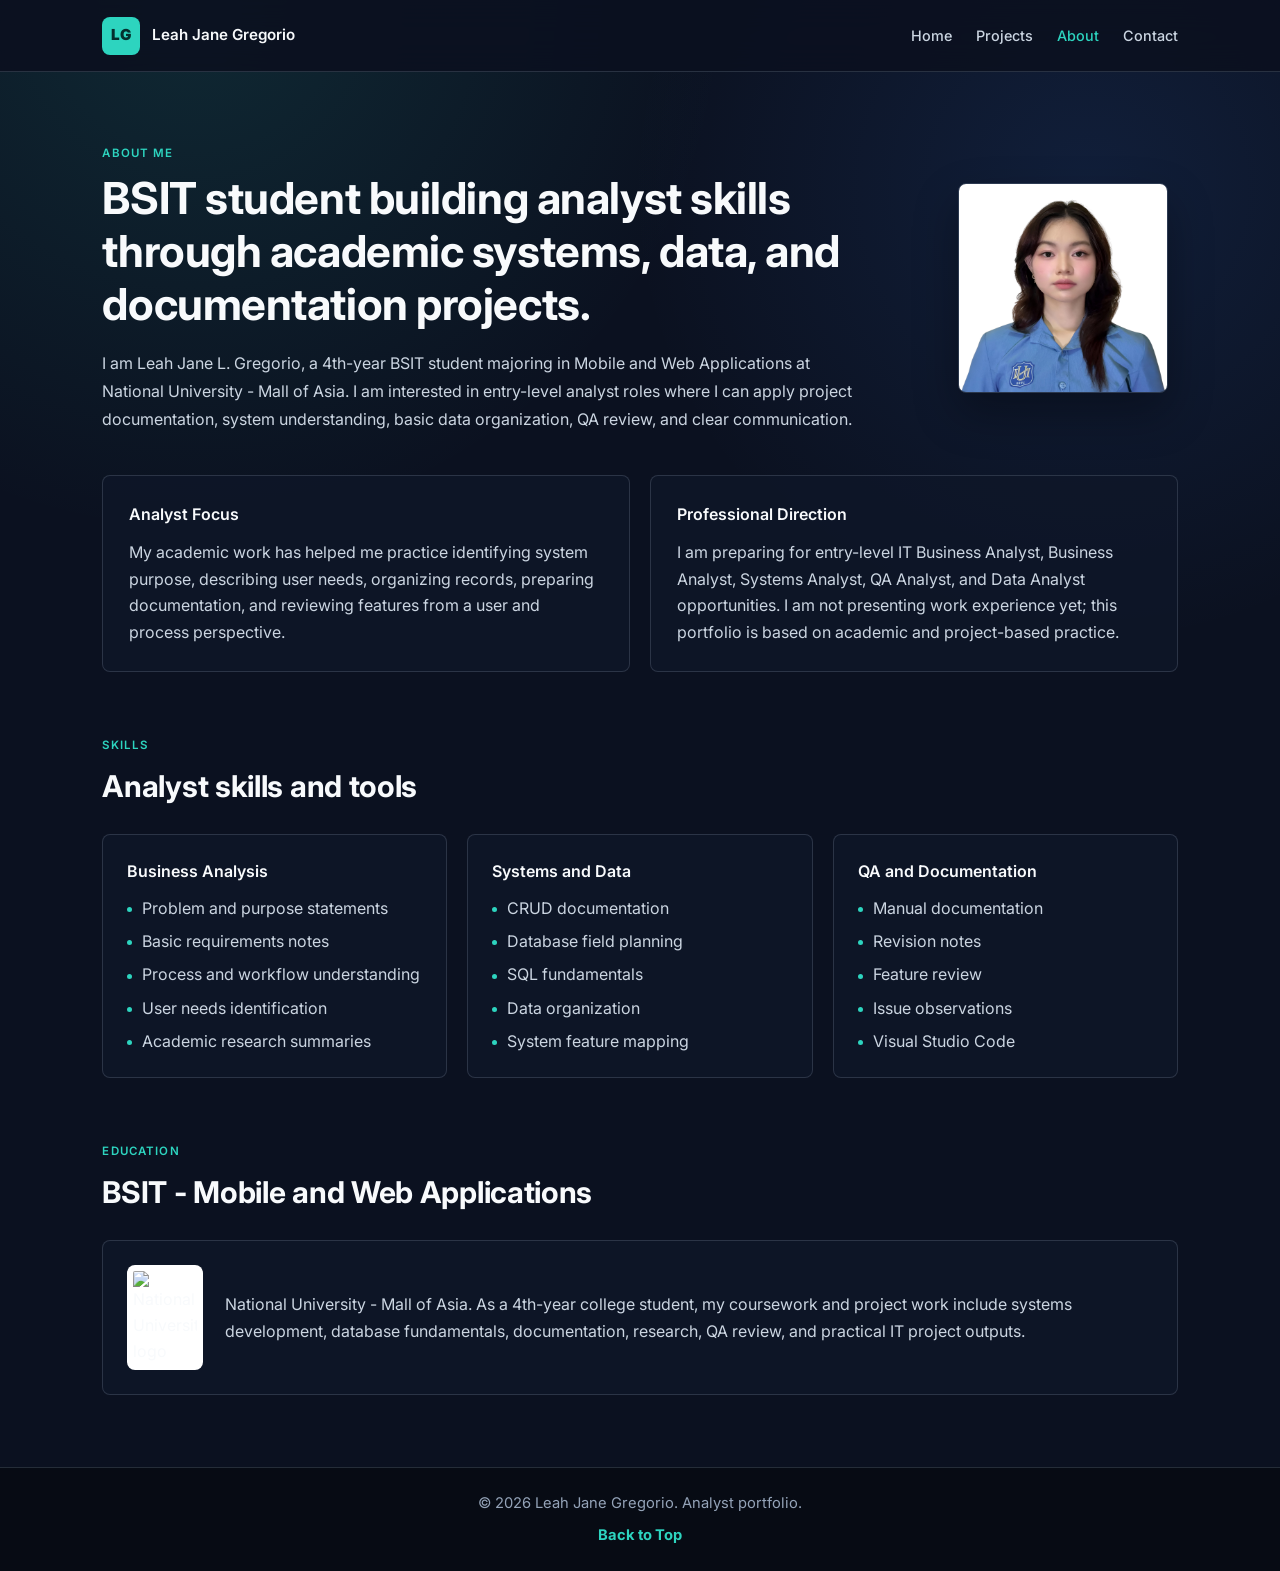
==== about.html @ 7ce094e6 "Refocus portfolio for analyst roles" ====
<!DOCTYPE html>
<html lang="en">
<head>
  <meta charset="UTF-8" />
  <meta name="viewport" content="width=device-width, initial-scale=1.0" />
  <meta name="description" content="About Leah Jane Gregorio: aspiring IT Business Analyst and BSIT student focused on systems, data, QA, and documentation." />
  <link rel="icon" href="photos/favicon.ico" type="image/x-icon" />
  <title>About | Leah Jane Gregorio</title>
  <link rel="stylesheet" href="css/global.css" />
  <link rel="stylesheet" href="css/about.css" />
  <link rel="stylesheet" href="https://cdnjs.cloudflare.com/ajax/libs/font-awesome/6.5.0/css/all.min.css" />
</head>
<body id="top">
  <header class="navbar">
    <a class="logo" href="index.html" aria-label="Leah Jane Gregorio home">
      <span class="logo-mark">LG</span>
      <span>Leah Jane Gregorio</span>
    </a>
    <nav>
      <button class="menu-toggle" id="menu-toggle" aria-label="Toggle navigation" aria-expanded="false">Menu</button>
      <ul class="nav-links" id="nav-links">
        <li><a href="index.html">Home</a></li>
        <li><a href="projects.html">Projects</a></li>
        <li><a href="about.html" class="active">About</a></li>
        <li><a href="contacts.html">Contact</a></li>
      </ul>
    </nav>
  </header>

  <main class="about-page">
    <section class="about-hero">
      <div>
        <p class="eyebrow">About me</p>
        <h1>BSIT student building analyst skills through academic systems, data, and documentation projects.</h1>
        <p>
          I am Leah Jane L. Gregorio, a 4th-year BSIT student majoring in Mobile and Web Applications at National University - Mall of Asia.
          I am interested in entry-level analyst roles where I can apply project documentation, system understanding,
          basic data organization, QA review, and clear communication.
        </p>
      </div>
      <img src="photos/gregorio-id.png" alt="Leah Jane Gregorio profile photo" />
    </section>

    <section class="about-grid">
      <article class="about-card">
        <h2>Analyst Focus</h2>
        <p>
          My academic work has helped me practice identifying system purpose, describing user needs,
          organizing records, preparing documentation, and reviewing features from a user and process perspective.
        </p>
      </article>
      <article class="about-card">
        <h2>Professional Direction</h2>
        <p>
          I am preparing for entry-level IT Business Analyst, Business Analyst, Systems Analyst,
          QA Analyst, and Data Analyst opportunities. I am not presenting work experience yet;
          this portfolio is based on academic and project-based practice.
        </p>
      </article>
    </section>

    <section class="skills-section">
      <div class="section-heading">
        <p class="eyebrow">Skills</p>
        <h2>Analyst skills and tools</h2>
      </div>
      <div class="skills-columns">
        <div>
          <h3>Business Analysis</h3>
          <ul>
            <li>Problem and purpose statements</li>
            <li>Basic requirements notes</li>
            <li>Process and workflow understanding</li>
            <li>User needs identification</li>
            <li>Academic research summaries</li>
          </ul>
        </div>
        <div>
          <h3>Systems and Data</h3>
          <ul>
            <li>CRUD documentation</li>
            <li>Database field planning</li>
            <li>SQL fundamentals</li>
            <li>Data organization</li>
            <li>System feature mapping</li>
          </ul>
        </div>
        <div>
          <h3>QA and Documentation</h3>
          <ul>
            <li>Manual documentation</li>
            <li>Revision notes</li>
            <li>Feature review</li>
            <li>Issue observations</li>
            <li>Visual Studio Code</li>
          </ul>
        </div>
      </div>
    </section>

    <section class="education-section">
      <div class="section-heading">
        <p class="eyebrow">Education</p>
        <h2>BSIT - Mobile and Web Applications</h2>
      </div>
      <div class="education-card">
        <img src="photos/nu_logo.png" alt="National University logo" />
        <p>
          National University - Mall of Asia. As a 4th-year college student, my coursework and project work include
          systems development, database fundamentals, documentation, research, QA review, and practical IT project outputs.
        </p>
      </div>
    </section>
  </main>

  <footer class="footer">
    <p>&copy; 2026 Leah Jane Gregorio. Analyst portfolio.</p>
    <p><a href="#top" class="back-to-top">Back to Top</a></p>
  </footer>

  <script src="js/script.js"></script>
</body>
</html>
---- css/global.css ----
@import url('https://fonts.googleapis.com/css2?family=Inter:wght@400;500;600;700&display=swap');

* {
  margin: 0;
  padding: 0;
  box-sizing: border-box;
}

:root {
  --bg: #0b1120;
  --panel: #111827;
  --panel-soft: #172033;
  --text: #f8fafc;
  --muted: #cbd5e1;
  --subtle: #94a3b8;
  --line: rgba(148, 163, 184, 0.22);
  --accent: #2dd4bf;
  --accent-strong: #0f766e;
  --blue: #3b82f6;
  --white: #ffffff;
  --ink: #0f172a;
}

html {
  scroll-behavior: smooth;
}

body {
  min-height: 100vh;
  overflow-x: hidden;
  background:
    radial-gradient(circle at 15% 0%, rgba(45, 212, 191, 0.12), transparent 28%),
    radial-gradient(circle at 85% 12%, rgba(59, 130, 246, 0.12), transparent 26%),
    var(--bg);
  color: var(--text);
  font-family: 'Inter', "Segoe UI", Arial, sans-serif;
  font-size: 16px;
  line-height: 1.6;
}

img {
  max-width: 100%;
  display: block;
}

a {
  color: inherit;
}

.navbar {
  position: sticky;
  top: 0;
  z-index: 1000;
  display: flex;
  align-items: center;
  justify-content: space-between;
  gap: 24px;
  min-height: 72px;
  padding: 14px 8%;
  border-bottom: 1px solid var(--line);
  background: rgba(11, 17, 32, 0.92);
  backdrop-filter: blur(16px);
}

.logo {
  display: inline-flex;
  align-items: center;
  gap: 12px;
  color: var(--text);
  text-decoration: none;
  font-weight: 600;
  letter-spacing: 0;
  font-size: 0.95rem;
}

.logo-mark {
  display: inline-grid;
  place-items: center;
  width: 38px;
  height: 38px;
  border-radius: 8px;
  background: var(--accent);
  color: #042f2e;
  font-weight: 900;
}

.nav-links {
  display: flex;
  align-items: center;
  gap: 24px;
  list-style: none;
}

.nav-links a {
  color: var(--muted);
  text-decoration: none;
  font-size: 0.9rem;
  font-weight: 500;
}

.nav-links a:hover,
.nav-links a.active {
  color: var(--accent);
}

.menu-toggle {
  display: none;
  border: 1px solid var(--line);
  border-radius: 8px;
  background: transparent;
  color: var(--text);
  width: 58px;
  height: 42px;
  font-size: 1.35rem;
  cursor: pointer;
}

.eyebrow {
  color: var(--accent);
  font-size: 0.72rem;
  font-weight: 600;
  letter-spacing: 0.1em;
  text-transform: uppercase;
}

.btn {
  display: inline-flex;
  align-items: center;
  justify-content: center;
  min-height: 44px;
  border-radius: 6px;
  padding: 10px 20px;
  font-size: 0.9rem;
  font-weight: 600;
  text-decoration: none;
  transition: transform 0.2s ease, box-shadow 0.2s ease, border-color 0.2s ease;
}

.btn:hover {
  transform: translateY(-1px);
}

.btn.primary {
  background: var(--accent);
  color: #042f2e;
  box-shadow: 0 12px 24px rgba(45, 212, 191, 0.18);
}

.btn.secondary {
  border: 1px solid var(--line);
  color: var(--text);
}

.text-link {
  color: var(--accent);
  font-weight: 500;
  font-size: 0.9rem;
  text-decoration: none;
}

.text-link:hover {
  text-decoration: underline;
}

.footer {
  padding: 24px 8%;
  border-top: 1px solid var(--line);
  background: #070b14;
  color: var(--subtle);
  text-align: center;
  font-size: 0.92rem;
}

.footer a {
  display: inline-block;
  margin-top: 8px;
  color: var(--accent);
  text-decoration: none;
  font-weight: 700;
}

#backToTopBtn {
  display: none;
  position: fixed;
  right: 22px;
  bottom: 22px;
  z-index: 99;
  width: 44px;
  height: 44px;
  border: 0;
  border-radius: 50%;
  background: var(--accent);
  color: #042f2e;
  font-weight: 900;
  cursor: pointer;
  box-shadow: 0 12px 30px rgba(0, 0, 0, 0.28);
}

@media (max-width: 768px) {
  .navbar {
    padding: 12px 5%;
  }

  .menu-toggle {
    display: inline-grid;
    place-items: center;
  }

  .nav-links {
    position: absolute;
    top: 72px;
    left: 0;
    right: 0;
    display: none;
    flex-direction: column;
    align-items: stretch;
    gap: 0;
    border-bottom: 1px solid var(--line);
    background: rgba(11, 17, 32, 0.98);
  }

  .nav-links.active {
    display: flex;
  }

  .nav-links li {
    border-top: 1px solid var(--line);
  }

  .nav-links a {
    display: block;
    padding: 16px 5%;
    text-align: center;
  }
}

@media (prefers-reduced-motion: reduce) {
  *,
  *::before,
  *::after {
    scroll-behavior: auto !important;
    animation-duration: 0.01ms !important;
    animation-iteration-count: 1 !important;
    transition-duration: 0.01ms !important;
  }
}
---- css/about.css ----
.about-page {
  padding: 72px 8%;
}

.about-hero {
  display: grid;
  grid-template-columns: minmax(0, 1fr) 220px;
  gap: 40px;
  align-items: center;
  margin-bottom: 42px;
}

.about-hero h1 {
  margin: 10px 0 18px;
  max-width: 760px;
  font-size: clamp(1.75rem, 3.5vw, 2.75rem);
  line-height: 1.2;
  letter-spacing: -0.01em;
  font-weight: 700;
}

.about-hero p:not(.eyebrow) {
  max-width: 760px;
  color: var(--muted);
  line-height: 1.75;
}

.about-hero img {
  width: 210px;
  height: 210px;
  border-radius: 8px;
  object-fit: cover;
  border: 1px solid var(--line);
  box-shadow: 0 20px 45px rgba(0, 0, 0, 0.32);
}

.about-grid,
.skills-columns {
  display: grid;
  grid-template-columns: repeat(2, minmax(0, 1fr));
  gap: 20px;
}

.about-card,
.skills-columns > div,
.education-card {
  border: 1px solid var(--line);
  border-radius: 8px;
  background: rgba(15, 23, 42, 0.76);
}

.about-card {
  padding: 26px;
}

.about-card h2,
.skills-columns h3 {
  margin-bottom: 12px;
  color: var(--text);
  font-size: 1rem;
  font-weight: 600;
}

.about-card p {
  color: var(--muted);
  line-height: 1.65;
}

.skills-section,
.education-section {
  margin-top: 64px;
}

.section-heading {
  max-width: 760px;
  margin-bottom: 24px;
}

.section-heading h2 {
  margin-top: 8px;
  font-size: clamp(1.4rem, 2.8vw, 1.875rem);
  font-weight: 700;
  letter-spacing: -0.01em;
}

.skills-columns {
  grid-template-columns: repeat(3, minmax(0, 1fr));
}

.skills-columns > div {
  padding: 24px;
}

.skills-columns ul {
  display: grid;
  gap: 10px;
  list-style: none;
}

.skills-columns li {
  color: var(--muted);
  line-height: 1.45;
}

.skills-columns li::before {
  content: "";
  display: inline-block;
  width: 5px;
  height: 5px;
  margin-right: 10px;
  border-radius: 50%;
  background: var(--accent);
  vertical-align: middle;
}

.education-card {
  display: flex;
  align-items: center;
  gap: 22px;
  padding: 24px;
}

.education-card img {
  width: 76px;
  height: auto;
  border-radius: 8px;
  background: #fff;
  padding: 6px;
}

.education-card p {
  color: var(--muted);
  line-height: 1.65;
}

@media (max-width: 850px) {
  .about-page {
    padding: 52px 5%;
  }

  .about-hero,
  .about-grid,
  .skills-columns {
    grid-template-columns: 1fr;
  }

  .about-hero img {
    width: 180px;
    height: 180px;
  }
}

@media (max-width: 560px) {
  .education-card {
    align-items: flex-start;
    flex-direction: column;
  }
}
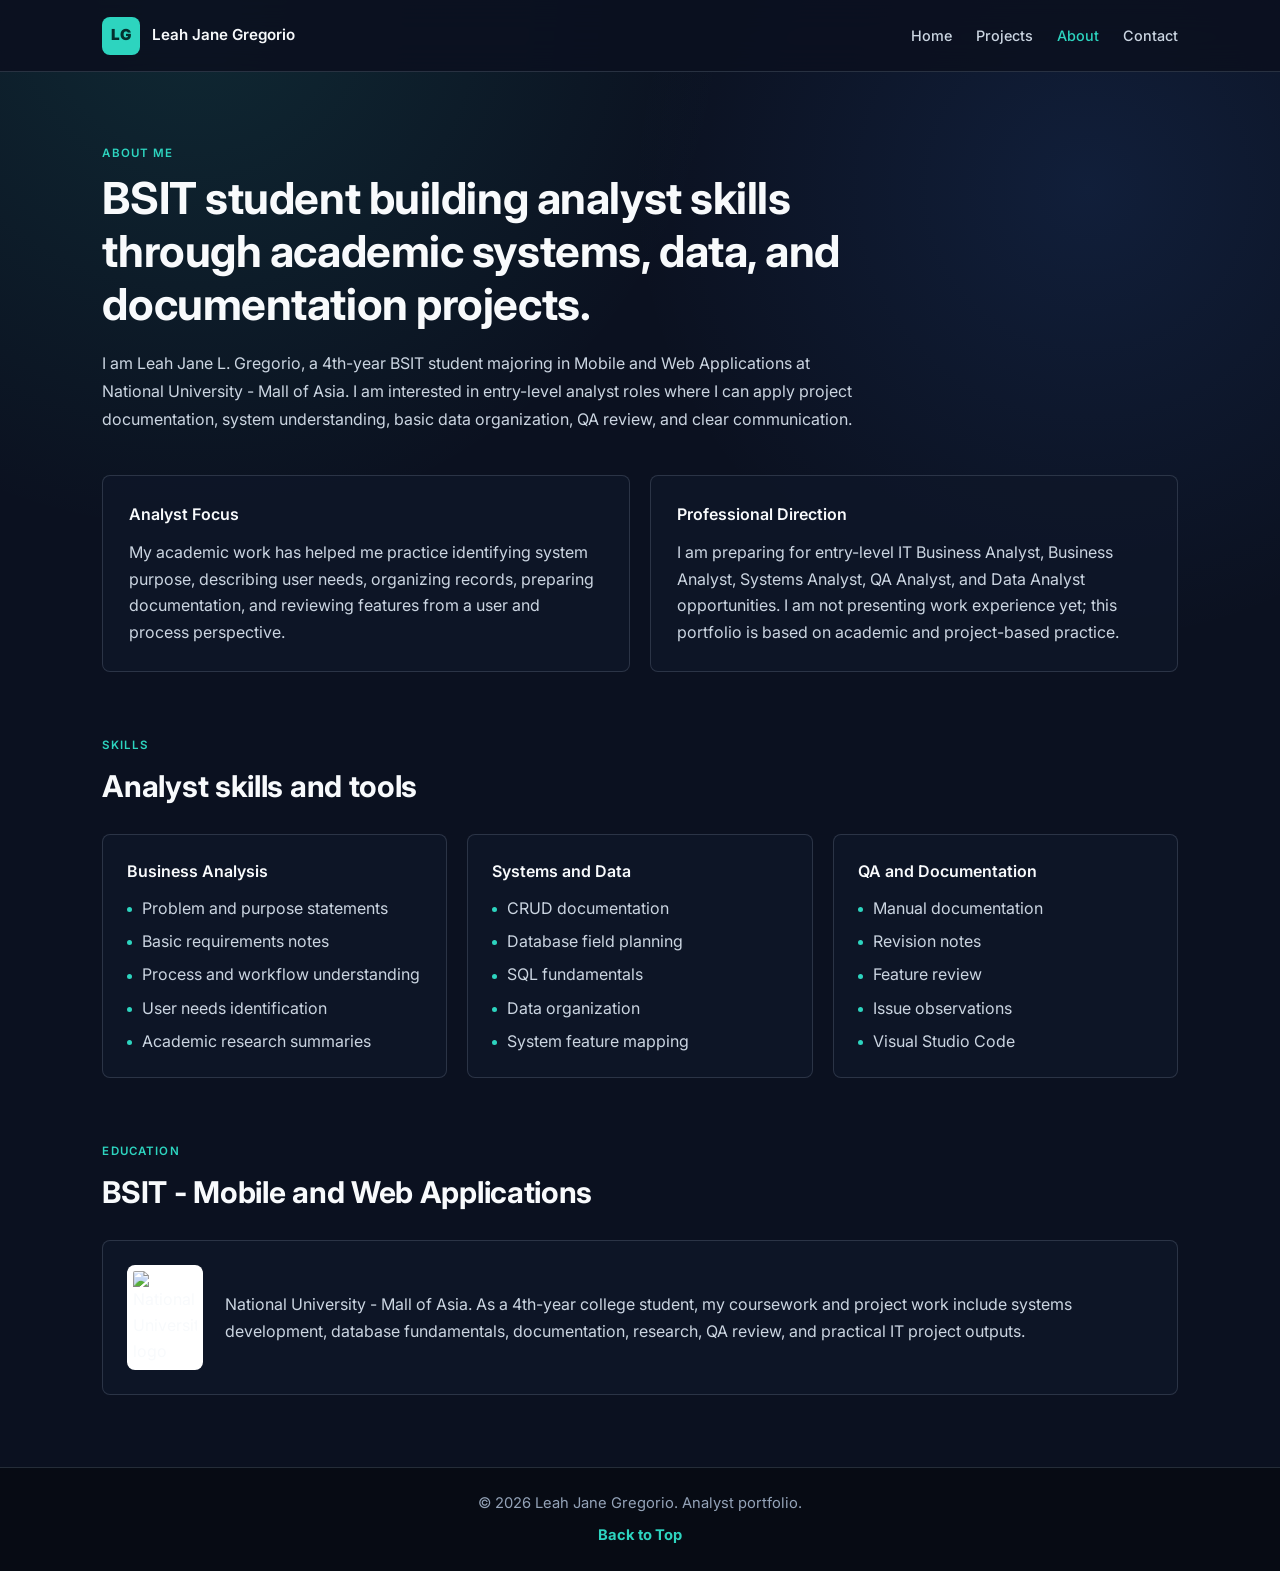
==== commit 3228fc48: "Remove portfolio avatar for formal presentation" ====
--- a/about.html
+++ b/about.html
@@ -38,7 +38,6 @@
           basic data organization, QA review, and clear communication.
         </p>
       </div>
-      <img src="photos/gregorio-id.png" alt="Leah Jane Gregorio profile photo" />
     </section>
 
     <section class="about-grid">
--- a/css/global.css
+++ b/css/global.css
@@ -59,6 +59,7 @@
   padding: 14px 8%;
   border-bottom: 1px solid var(--line);
   background: rgba(11, 17, 32, 0.92);
+  -webkit-backdrop-filter: blur(16px);
   backdrop-filter: blur(16px);
 }
 
--- a/css/about.css
+++ b/css/about.css
@@ -3,10 +3,6 @@
 }
 
 .about-hero {
-  display: grid;
-  grid-template-columns: minmax(0, 1fr) 220px;
-  gap: 40px;
-  align-items: center;
   margin-bottom: 42px;
 }
 
@@ -23,15 +19,6 @@
   max-width: 760px;
   color: var(--muted);
   line-height: 1.75;
-}
-
-.about-hero img {
-  width: 210px;
-  height: 210px;
-  border-radius: 8px;
-  object-fit: cover;
-  border: 1px solid var(--line);
-  box-shadow: 0 20px 45px rgba(0, 0, 0, 0.32);
 }
 
 .about-grid,
@@ -138,15 +125,9 @@
     padding: 52px 5%;
   }
 
-  .about-hero,
   .about-grid,
   .skills-columns {
     grid-template-columns: 1fr;
-  }
-
-  .about-hero img {
-    width: 180px;
-    height: 180px;
   }
 }
 
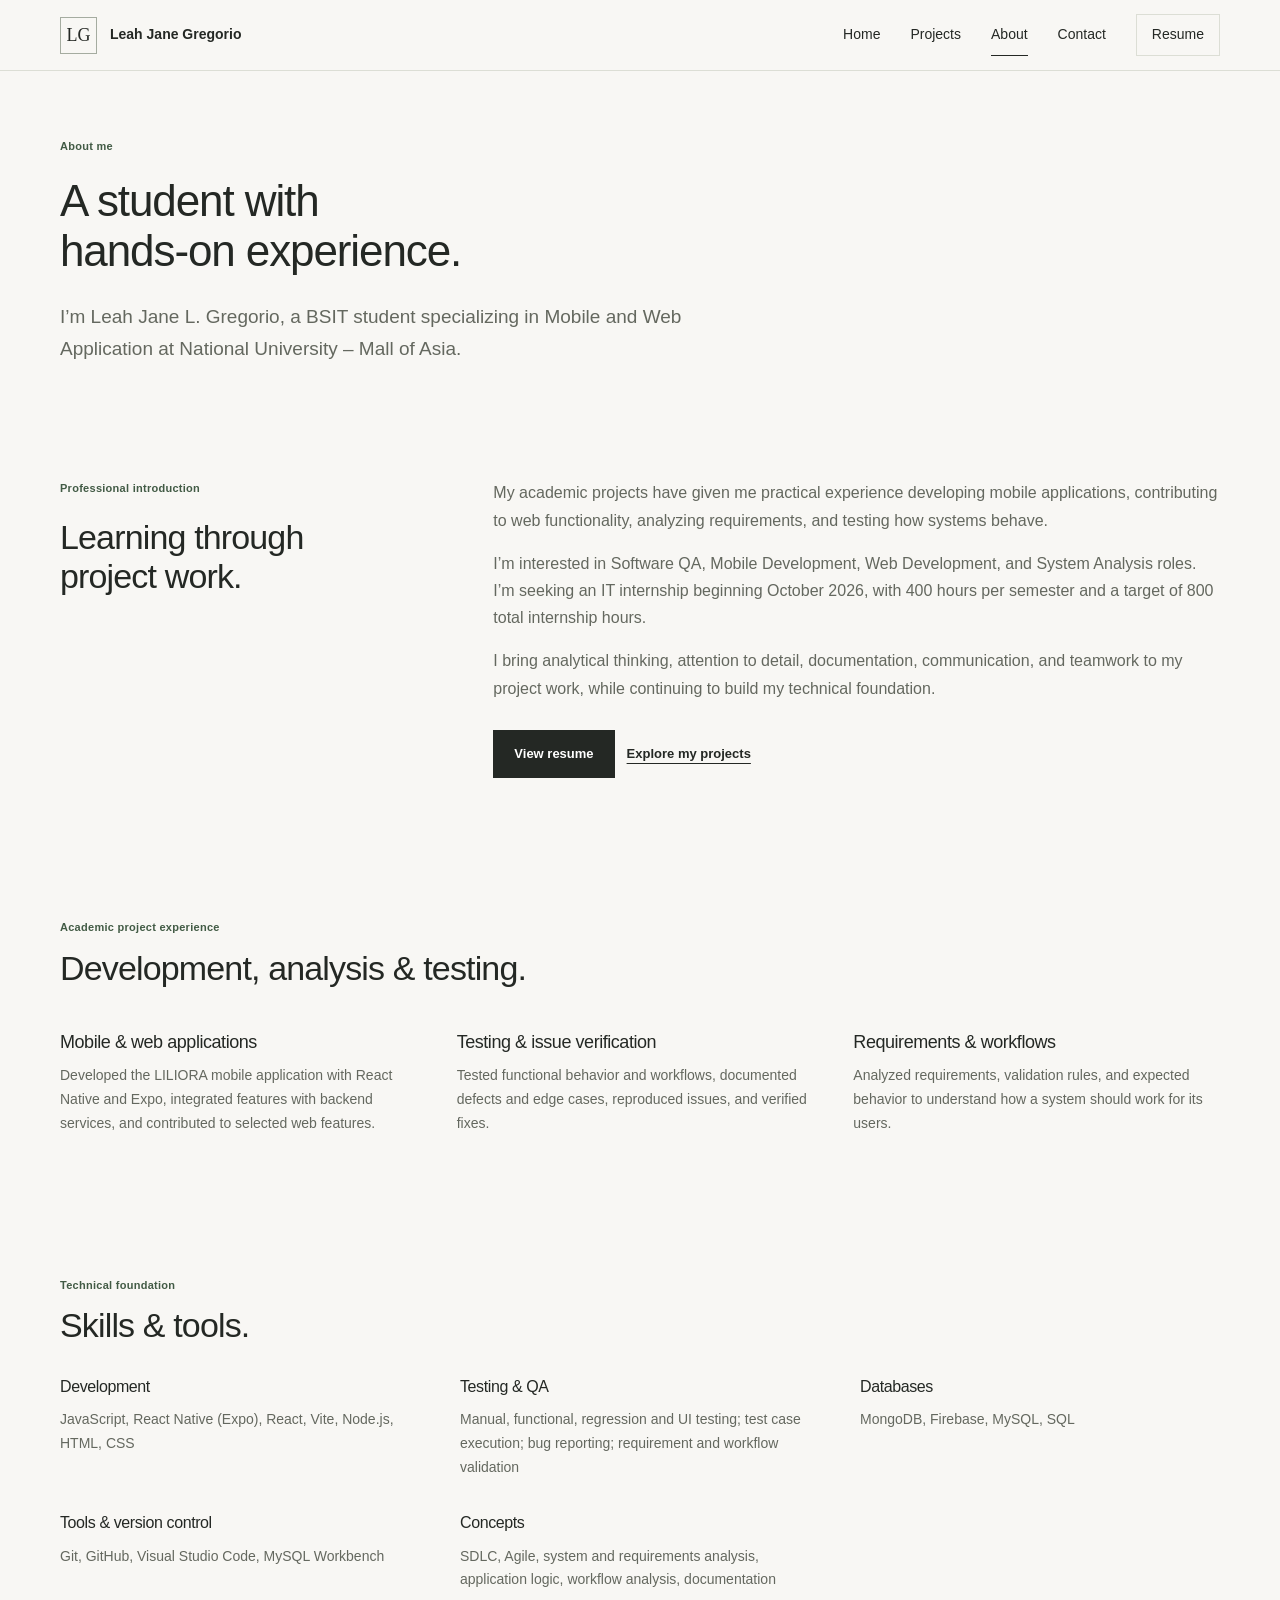
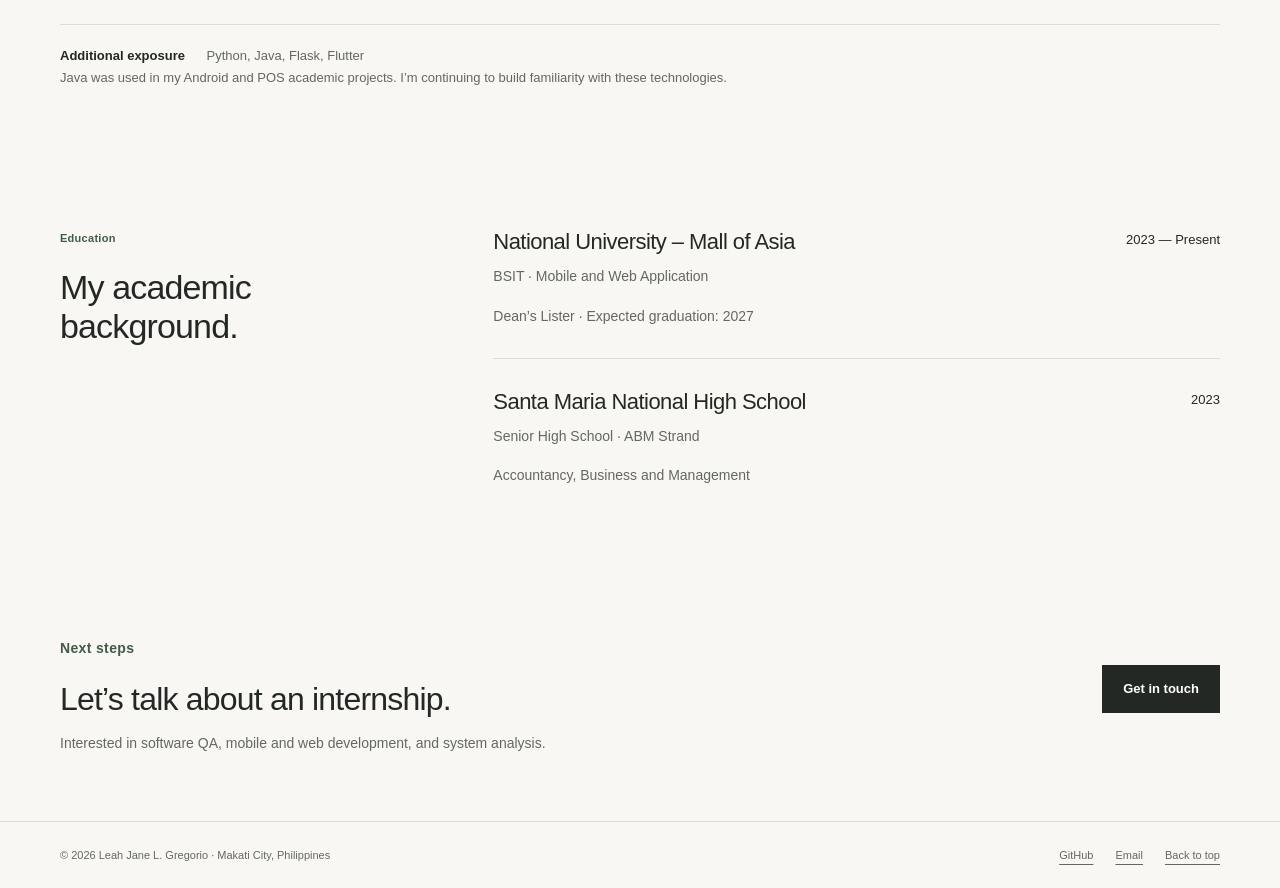
==== commit 5c288b14: "Redesign portfolio with verified project case studies and responsive personal branding" ====
--- a/about.html
+++ b/about.html
@@ -1,122 +1,281 @@
 <!DOCTYPE html>
 <html lang="en">
-<head>
-  <meta charset="UTF-8" />
-  <meta name="viewport" content="width=device-width, initial-scale=1.0" />
-  <meta name="description" content="About Leah Jane Gregorio: aspiring IT Business Analyst and BSIT student focused on systems, data, QA, and documentation." />
-  <link rel="icon" href="photos/favicon.ico" type="image/x-icon" />
-  <title>About | Leah Jane Gregorio</title>
-  <link rel="stylesheet" href="css/global.css" />
-  <link rel="stylesheet" href="css/about.css" />
-  <link rel="stylesheet" href="https://cdnjs.cloudflare.com/ajax/libs/font-awesome/6.5.0/css/all.min.css" />
-</head>
-<body id="top">
-  <header class="navbar">
-    <a class="logo" href="index.html" aria-label="Leah Jane Gregorio home">
-      <span class="logo-mark">LG</span>
-      <span>Leah Jane Gregorio</span>
+  <head>
+    <meta charset="UTF-8">
+    <meta name="viewport" content="width=device-width, initial-scale=1">
+    <meta name="description" content="About Leah Jane Gregorio, a BSIT Mobile and Web Application student at National University – Mall of Asia seeking an IT internship.">
+    <meta name="theme-color" content="#f8f7f4">
+    <title>
+      About | Leah Jane Gregorio
+    </title>
+    <link rel="icon" href="photos/lg-mark.svg" type="image/svg+xml">
+    <link rel="stylesheet" href="css/portfolio.css">
+    <script src="js/portfolio.js" defer>
+    </script>
+  </head>
+  <body id="top">
+    <a class="skip" href="#main">
+      Skip to content
     </a>
-    <nav>
-      <button class="menu-toggle" id="menu-toggle" aria-label="Toggle navigation" aria-expanded="false">Menu</button>
-      <ul class="nav-links" id="nav-links">
-        <li><a href="index.html">Home</a></li>
-        <li><a href="projects.html">Projects</a></li>
-        <li><a href="about.html" class="active">About</a></li>
-        <li><a href="contacts.html">Contact</a></li>
-      </ul>
-    </nav>
-  </header>
-
-  <main class="about-page">
-    <section class="about-hero">
-      <div>
-        <p class="eyebrow">About me</p>
-        <h1>BSIT student building analyst skills through academic systems, data, and documentation projects.</h1>
-        <p>
-          I am Leah Jane L. Gregorio, a 4th-year BSIT student majoring in Mobile and Web Applications at National University - Mall of Asia.
-          I am interested in entry-level analyst roles where I can apply project documentation, system understanding,
-          basic data organization, QA review, and clear communication.
+    <header class="site-header">
+      <div class="wrap header-inner">
+        <a class="brand" href="index.html" aria-label="Leah Jane Gregorio — home">
+          <span class="monogram" aria-hidden="true">LG</span>
+          <span class="brand-name">
+            Leah Jane Gregorio
+          </span>
+        </a>
+        <button class="menu-toggle" type="button" aria-expanded="false" aria-controls="navigation">
+          Menu
+        </button>
+        <nav class="navigation" id="navigation" aria-label="Main navigation">
+          <a href="index.html">
+            Home
+          </a>
+          <a href="projects.html">
+            Projects
+          </a>
+          <a href="about.html" aria-current="page">
+            About
+          </a>
+          <a href="contacts.html">
+            Contact
+          </a>
+          <a class="resume-link" href="assets/Leah_Gregorio_CV.pdf" target="_blank" rel="noopener">
+            Resume
+
+          </a>
+        </nav>
+      </div>
+    </header>
+    <main id="main" class="wrap">
+      <header class="page-heading">
+        <p class="eyebrow">
+          About me
         </p>
+        <h1>
+          A student with
+          <br>
+          hands-on experience.
+        </h1>
+        <p class="about-intro">
+          I’m Leah Jane L. Gregorio, a BSIT student specializing in Mobile and Web Application at National University – Mall of Asia.
+        </p>
+      </header>
+      <section class="section split" aria-labelledby="introduction-title">
+        <div>
+          <p class="eyebrow">
+            Professional introduction
+          </p>
+          <h2 id="introduction-title">
+            Learning through
+            <br>
+            project work.
+          </h2>
+        </div>
+        <div>
+          <p>
+            My academic projects have given me practical experience developing mobile applications, contributing to web functionality, analyzing requirements, and testing how systems behave.
+          </p>
+          <p>
+            I’m interested in Software QA, Mobile Development, Web Development, and System Analysis roles. I’m seeking an IT internship beginning October 2026, with 400 hours per semester and a target of 800 total internship hours.
+          </p>
+          <p>
+            I bring analytical thinking, attention to detail, documentation, communication, and teamwork to my project work, while continuing to build my technical foundation.
+          </p>
+          <div class="actions">
+            <a class="button primary" href="assets/Leah_Gregorio_CV.pdf" target="_blank" rel="noopener">
+              View resume
+            </a>
+            <a class="text-link" href="projects.html">
+              Explore my projects
+            </a>
+          </div>
+        </div>
+      </section>
+      <section class="section" aria-labelledby="experience-title">
+        <div class="section-heading">
+          <div>
+            <p class="eyebrow">
+              Academic project experience
+            </p>
+            <h2 id="experience-title">
+              Development, analysis &amp; testing.
+            </h2>
+          </div>
+        </div>
+        <div class="work-grid">
+          <article>
+
+            <h3>
+              Mobile &amp; web applications
+            </h3>
+            <p>
+              Developed the LILIORA mobile application with React Native and Expo, integrated features with backend services, and contributed to selected web features.
+            </p>
+          </article>
+          <article>
+
+            <h3>
+              Testing &amp; issue verification
+            </h3>
+            <p>
+              Tested functional behavior and workflows, documented defects and edge cases, reproduced issues, and verified fixes.
+            </p>
+          </article>
+          <article>
+
+            <h3>
+              Requirements &amp; workflows
+            </h3>
+            <p>
+              Analyzed requirements, validation rules, and expected behavior to understand how a system should work for its users.
+            </p>
+          </article>
+        </div>
+      </section>
+      <section class="section" aria-labelledby="skills-title">
+        <div class="section-heading">
+          <div>
+            <p class="eyebrow">
+              Technical foundation
+            </p>
+            <h2 id="skills-title">
+              Skills &amp; tools.
+            </h2>
+          </div>
+        </div>
+        <div class="skill-grid">
+          <div>
+            <h3>
+              Development
+            </h3>
+            <p>
+              JavaScript, React Native (Expo), React, Vite, Node.js, HTML, CSS
+            </p>
+          </div>
+          <div>
+            <h3>
+              Testing &amp; QA
+            </h3>
+            <p>
+              Manual, functional, regression and UI testing; test case execution; bug reporting; requirement and workflow validation
+            </p>
+          </div>
+          <div>
+            <h3>
+              Databases
+            </h3>
+            <p>
+              MongoDB, Firebase, MySQL, SQL
+            </p>
+          </div>
+          <div>
+            <h3>
+              Tools &amp; version control
+            </h3>
+            <p>
+              Git, GitHub, Visual Studio Code, MySQL Workbench
+            </p>
+          </div>
+          <div>
+            <h3>
+              Concepts
+            </h3>
+            <p>
+              SDLC, Agile, system and requirements analysis, application logic, workflow analysis, documentation
+            </p>
+          </div>
+        </div>
+        <div class="exposure">
+          <strong>
+            Additional exposure
+          </strong>
+          Python, Java, Flask, Flutter
+          <p>
+            Java was used in my Android and POS academic projects. I’m continuing to build familiarity with these technologies.
+          </p>
+        </div>
+      </section>
+      <section class="section split" aria-labelledby="education-title">
+        <div>
+          <p class="eyebrow">
+            Education
+          </p>
+          <h2 id="education-title">
+            My academic background.
+          </h2>
+        </div>
+        <div>
+          <div class="education">
+            <div>
+              <h3>
+                National University – Mall of Asia
+              </h3>
+              <p>
+                BSIT · Mobile and Web Application
+              </p>
+              <p>
+                Dean’s Lister · Expected graduation: 2027
+              </p>
+            </div>
+            <span class="date">
+              2023 — Present
+            </span>
+          </div>
+          <div class="education">
+            <div>
+              <h3>
+                Santa Maria National High School
+              </h3>
+              <p>
+                Senior High School · ABM Strand
+              </p>
+              <p>
+                Accountancy, Business and Management
+              </p>
+            </div>
+            <span class="date">
+              2023
+            </span>
+          </div>
+        </div>
+      </section>
+      <section class="contact-band" aria-labelledby="contact-title">
+        <div>
+          <p class="eyebrow">
+            Next steps
+          </p>
+          <h2 id="contact-title">
+            Let’s talk about an internship.
+          </h2>
+          <p>
+            Interested in software QA, mobile and web development, and system analysis.
+          </p>
+        </div>
+        <a class="button primary" href="contacts.html">
+          Get in touch
+
+        </a>
+      </section>
+    </main>
+    <footer class="site-footer">
+      <div class="wrap footer-inner">
+        <span>
+          © 2026 Leah Jane L. Gregorio · Makati City, Philippines
+        </span>
+        <div class="footer-links">
+          <a href="https://github.com/yellll03" target="_blank" rel="noopener">
+            GitHub
+          </a>
+          <a href="mailto:leighlargueza@gmail.com">
+            Email
+          </a>
+          <a href="#top">
+            Back to top
+          </a>
+        </div>
       </div>
-    </section>
-
-    <section class="about-grid">
-      <article class="about-card">
-        <h2>Analyst Focus</h2>
-        <p>
-          My academic work has helped me practice identifying system purpose, describing user needs,
-          organizing records, preparing documentation, and reviewing features from a user and process perspective.
-        </p>
-      </article>
-      <article class="about-card">
-        <h2>Professional Direction</h2>
-        <p>
-          I am preparing for entry-level IT Business Analyst, Business Analyst, Systems Analyst,
-          QA Analyst, and Data Analyst opportunities. I am not presenting work experience yet;
-          this portfolio is based on academic and project-based practice.
-        </p>
-      </article>
-    </section>
-
-    <section class="skills-section">
-      <div class="section-heading">
-        <p class="eyebrow">Skills</p>
-        <h2>Analyst skills and tools</h2>
-      </div>
-      <div class="skills-columns">
-        <div>
-          <h3>Business Analysis</h3>
-          <ul>
-            <li>Problem and purpose statements</li>
-            <li>Basic requirements notes</li>
-            <li>Process and workflow understanding</li>
-            <li>User needs identification</li>
-            <li>Academic research summaries</li>
-          </ul>
-        </div>
-        <div>
-          <h3>Systems and Data</h3>
-          <ul>
-            <li>CRUD documentation</li>
-            <li>Database field planning</li>
-            <li>SQL fundamentals</li>
-            <li>Data organization</li>
-            <li>System feature mapping</li>
-          </ul>
-        </div>
-        <div>
-          <h3>QA and Documentation</h3>
-          <ul>
-            <li>Manual documentation</li>
-            <li>Revision notes</li>
-            <li>Feature review</li>
-            <li>Issue observations</li>
-            <li>Visual Studio Code</li>
-          </ul>
-        </div>
-      </div>
-    </section>
-
-    <section class="education-section">
-      <div class="section-heading">
-        <p class="eyebrow">Education</p>
-        <h2>BSIT - Mobile and Web Applications</h2>
-      </div>
-      <div class="education-card">
-        <img src="photos/nu_logo.png" alt="National University logo" />
-        <p>
-          National University - Mall of Asia. As a 4th-year college student, my coursework and project work include
-          systems development, database fundamentals, documentation, research, QA review, and practical IT project outputs.
-        </p>
-      </div>
-    </section>
-  </main>
-
-  <footer class="footer">
-    <p>&copy; 2026 Leah Jane Gregorio. Analyst portfolio.</p>
-    <p><a href="#top" class="back-to-top">Back to Top</a></p>
-  </footer>
-
-  <script src="js/script.js"></script>
-</body>
+    </footer>
+  </body>
 </html>
--- a/css/portfolio.css
+++ b/css/portfolio.css
@@ -0,0 +1,968 @@
+:root {
+  --paper:#f8f7f4;
+  --ink:#242824;
+  --muted:#64685f;
+  --line:#dcded5;
+  --green:#425b45;
+  --wash:#ecefe7;
+  --white:#fff;
+  color-scheme:light;
+}
+
+* {
+  box-sizing:border-box;
+}
+
+html {
+  scroll-behavior:smooth;
+  scroll-padding-top:88px;
+}
+
+body {
+  margin:0;
+  background:var(--paper);
+  color:var(--ink);
+  font:16px/1.7 'Segoe UI',Arial,sans-serif;
+}
+
+a {
+  color:inherit;
+  text-underline-offset:5px;
+}
+
+a:hover {
+  color:var(--green);
+}
+
+button {
+  font:inherit;
+}
+
+img {
+  display:block;
+  max-width:100%;
+  height:auto;
+}
+
+h1,h2,h3,p,figure {
+  margin:0;
+}
+
+h1,h2,h3 {
+  font-weight:500;
+  line-height:1.15;
+}
+
+h1,h2 {
+  letter-spacing:-.025em;
+}
+
+h1 {
+  font-size:clamp(32px,3.6vw,46px);
+}
+
+h2 {
+  font-size:clamp(26px,2.8vw,34px);
+}
+
+h3 {
+  font-size:24px;
+  letter-spacing:-.025em;
+}
+
+p {
+  color:var(--muted);
+}
+
+p+p {
+  margin-top:16px;
+}
+
+ul {
+  padding-left:20px;
+}
+
+li+li {
+  margin-top:8px;
+}
+
+::selection {
+  background:#d5e1d0;
+}
+
+a:focus-visible,button:focus-visible {
+  outline:3px solid var(--green);
+  outline-offset:5px;
+}
+
+.wrap {
+  width:min(1160px,calc(100% - 96px));
+  margin-inline:auto;
+}
+
+.skip {
+  position:absolute;
+  left:24px;
+  top:-100px;
+  background:var(--ink);
+  color:white;
+  padding:12px;
+  z-index:20;
+}
+
+.skip:focus {
+  top:10px;
+}
+
+.site-header {
+  border-bottom:1px solid var(--line);
+  background:var(--paper);
+  position:sticky;
+  top:0;
+  z-index:50;
+}
+
+.header-inner {
+  min-height:70px;
+  display:flex;
+  align-items:center;
+  justify-content:space-between;
+  gap:24px;
+}
+
+.brand {
+  display:flex;
+  align-items:center;
+  gap:13px;
+  text-decoration:none;
+  font-size:14px;
+  font-weight:600;
+}
+
+.monogram {
+  width:37px;
+  height:37px;
+  border:1px solid #a5aca0;
+  display:grid;
+  place-items:center;
+  font-family:Georgia,serif;
+  font-size:18px;
+  font-weight:400;
+}
+
+.navigation {
+  display:flex;
+  align-items:center;
+  gap:30px;
+}
+
+.navigation a {
+  font-size:14px;
+  text-decoration:none;
+  padding:9px 0;
+}
+
+.navigation a[aria-current=page] {
+  border-bottom:1px solid var(--ink);
+}
+
+.navigation .resume-link {
+  border:1px solid var(--line);
+  padding:8px 15px;
+}
+
+.menu-toggle {
+  display:none;
+}
+
+.eyebrow {
+  font-size:11px;
+  text-transform:none;
+  letter-spacing:.025em;
+  font-weight:600;
+  color:var(--green);
+  margin-bottom:20px;
+}
+
+.hero {
+  max-width:1040px;
+  margin-inline:auto;
+  padding:52px 0 40px;
+  display:grid;
+  grid-template-columns:minmax(0, 650px) minmax(220px, 280px);
+  gap:clamp(32px, 5vw, 70px);
+  justify-content:center;
+  align-items:center;
+}
+
+.hero-degree { margin-top: 12px; color: var(--green); font-size: 17px; font-weight: 500; }
+
+.hero .intro {
+  font-size:17px;
+  line-height:1.7;
+  max-width:620px;
+  margin-top:20px;
+}
+
+.actions {
+  display:flex;
+  flex-wrap:wrap;
+  gap:12px;
+  align-items:center;
+  margin-top:28px;
+}
+
+.button {
+  display:inline-flex;
+  align-items:center;
+  justify-content:center;
+  gap:24px;
+  padding:12px 20px;
+  min-height:48px;
+  font-size:13px;
+  font-weight:600;
+  text-decoration:none;
+  border:1px solid var(--ink);
+  transition:background .15s,color .15s;
+}
+
+.button.primary {
+  background:var(--ink);
+  color:#fff;
+}
+
+.button.primary:hover {
+  background:var(--green);
+  border-color:var(--green);
+}
+
+.button.secondary:hover {
+  background:var(--wash);
+}
+
+.text-link {
+  font-size:13px;
+  font-weight:600;
+  display:inline-block;
+}
+
+.hero-aside {
+  border-left:1px solid var(--line);
+  padding:25px 0 25px 35px;
+}
+
+.availability {
+  font-size:12px;
+  font-weight:600;
+  color:var(--green);
+  display:flex;
+  align-items:center;
+  gap:9px;
+  margin-bottom:28px;
+}
+
+.availability:before {
+  content:'';
+  width:6px;
+  height:6px;
+  background:var(--green);
+  border-radius:50%;
+}
+
+.hero-aside h2 {
+  font-size:22px;
+  letter-spacing:-.025em;
+  line-height:1.5;
+}
+
+.hero-aside p {
+  font-size:13px;
+  margin-top:16px;
+}
+
+.focus-strip {
+  display:flex;
+  flex-wrap:wrap;
+  justify-content:space-between;
+  gap:16px;
+  padding:22px 0;
+  border-top:1px solid var(--line);
+  border-bottom:1px solid var(--line);
+  font-size:12px;
+  color:var(--muted);
+}
+
+.focus-strip strong {
+  color:var(--ink);
+  font-weight:500;
+}
+
+.section {
+  padding:70px 0;
+  }
+
+.section-heading {
+  display:flex;
+  justify-content:space-between;
+  align-items:end;
+  gap:30px;
+  margin-bottom:32px;
+}
+
+.section-heading .eyebrow {
+  margin-bottom:12px;
+}
+
+.section-heading p {
+  max-width:560px;
+}
+
+.lead-project {
+  border:1px solid var(--line);
+  background:var(--white);
+}
+
+.project-image {
+  display:block;
+  background:#e9e8df;
+  padding:24px;
+}
+
+.hero-portrait { width: 100%; max-width: 280px; justify-self: end; }
+.hero-portrait img { width: 100%; height: auto; border: 1px solid var(--line); border-radius: 4px; background: var(--white); }
+.hero-portrait figcaption { font-size: 11px; color: var(--muted); line-height: 1.6; margin-top: 12px; }
+.hero-portrait figcaption span { display: block; }
+@media(max-width:640px) { .hero-portrait { width: min(48vw, 190px); justify-self: start; } }
+
+.mobile-project-link { display: block; color: inherit; text-decoration: none; }
+.mobile-project-link:focus-visible { outline: 3px solid var(--green); outline-offset: 5px; }
+.mobile-showcase { display: grid; grid-template-columns: 1fr 1fr; align-items: center; gap: 35px; padding: 42px 48px; background: #e9eae3; }
+.mobile-showcase-copy h2, .showcase-title { display: block; font-family: inherit; font-size: clamp(26px, 3vw, 34px); line-height: 1.15; font-weight: 600; letter-spacing: -.025em; margin: 0 0 14px; }
+.mobile-showcase-copy p { max-width: 330px; font-size: 14px; }
+.mobile-showcase-copy .eyebrow { font-size: 10px; }
+.capture-label { display: block; color: var(--muted); font-size: 10px; margin-top: 28px; }
+.mobile-phones { display: flex; align-items: center; justify-content: center; gap: 20px; min-width: 0; }
+.mobile-phones img { width: calc(50% - 10px); max-width: 190px; height: auto; border: 5px solid #30342e; border-radius: 23px; box-shadow: 0 12px 24px #242a2518; }
+.mobile-phones img + img { margin-top: 28px; }
+@media(max-width:640px) {
+  .mobile-showcase { grid-template-columns: 1fr; padding: 28px 20px; gap: 24px; }
+  .mobile-showcase-copy p { max-width: none; }
+  .capture-label { margin-top: 16px; }
+  .mobile-phones { gap: 14px; }
+  .mobile-phones img { width: calc(50% - 7px); max-width: 165px; border-width: 4px; border-radius: 18px; }
+}
+
+.project-image img {
+  width:100%;
+  border:1px solid #d9d9cd;
+}
+
+.lead-body {
+  padding:30px 34px;
+  display:grid;
+  grid-template-columns:1fr 1.15fr;
+  gap:50px;
+}
+
+.lead-body .eyebrow {
+  margin-bottom:10px;
+}
+
+.lead-body h3 {
+  font-size:33px;
+}
+
+.subtitle {
+  font-size:14px;
+  margin-top:7px;
+}
+
+.role {
+  color:var(--green);
+  font-size:12px;
+  font-weight:600;
+  margin:16px 0;
+}
+
+.tags {
+  display:flex;
+  gap:7px;
+  flex-wrap:wrap;
+  margin-top:18px;
+}
+
+.tags span {
+  font-size:11px;
+  padding:4px 9px;
+  background:var(--wash);
+  color:#465141;
+}
+
+.lead-body .text-link {
+  margin-top:18px;
+}
+
+.project-list {
+  margin-top:24px;
+}
+
+.project-row {
+  display:grid;
+  grid-template-columns:1fr 1fr;
+  align-items:start;
+  gap:24px;
+  padding:27px 0;
+  border-bottom:1px solid var(--line);
+  text-decoration:none;
+}
+
+.project-row .number {
+  font-size:12px;
+  color:var(--muted);
+}
+
+.project-row h3 {
+  font-size:20px;
+}
+
+.project-row p {
+  font-size:13px;
+}
+
+.project-row .project-type {
+  font-size:11px;
+  margin-top:7px;
+}
+
+.project-row:hover h3 {
+  text-decoration:underline;
+  text-underline-offset:5px;
+}
+
+.split {
+  display:grid;
+  grid-template-columns:1fr 2fr;
+  gap:70px;
+}
+
+.work-grid {
+  display:grid;
+  grid-template-columns:repeat(3,1fr);
+  gap:30px;
+}
+
+.work-grid h3 {
+  font-size:18px;
+  margin:12px 0;
+}
+
+.work-grid p {
+  font-size:14px;
+}
+
+.small-number {
+  font:12px Georgia,serif;
+  color:var(--green);
+}
+
+.skill-grid {
+  display:grid;
+  grid-template-columns:repeat(3,1fr);
+  gap:35px 40px;
+}
+
+.skill-grid h3 {
+  font-size:16px;
+  margin-bottom:12px;
+}
+
+.skill-grid p {
+  font-size:14px;
+}
+
+.exposure {
+  margin-top:32px;
+  border-top:1px solid var(--line);
+  padding-top:20px;
+  font-size:13px;
+  color:var(--muted);
+}
+
+.exposure strong {
+  font-weight:600;
+  color:var(--ink);
+  margin-right:18px;
+}
+
+.education {
+  display:flex;
+  justify-content:space-between;
+  gap:25px;
+}
+
+.education h3 {
+  font-size:22px;
+  margin-bottom:10px;
+}
+
+.education p {
+  font-size:14px;
+}
+
+.date {
+  font-size:13px;
+  white-space:nowrap;
+}
+
+.contact-band {
+  padding:65px 0;
+  display:flex;
+  justify-content:space-between;
+  gap:32px;
+  align-items:center;
+}
+
+.contact-band h2 {
+  font-family:inherit;
+  font-size:32px;
+  font-weight:500;
+}
+
+.contact-band p {
+  margin-top:14px;
+  font-size:14px;
+}
+
+.site-footer {
+  border-top:1px solid var(--line);
+  padding:24px 0;
+}
+
+.footer-inner {
+  display:flex;
+  justify-content:space-between;
+  gap:20px;
+  font-size:11px;
+  color:var(--muted);
+}
+
+.footer-links {
+  display:flex;
+  gap:22px;
+}
+
+.page-heading {
+  padding:66px 0 44px;
+  max-width:800px;
+}
+
+.page-heading h1 {
+  font-size:clamp(32px,3.6vw,44px);
+  margin-bottom:24px;
+}
+
+.page-heading p {
+  max-width:650px;
+}
+
+.project-nav {
+  display:flex;
+  gap:25px;
+  flex-wrap:wrap;
+  border-block:1px solid var(--line);
+  padding:16px 0;
+  font-size:12px;
+}
+
+.case {
+  padding:60px 0;
+  border-bottom:1px solid var(--line);
+  scroll-margin-top:20px;
+}
+
+.case-header {
+  display:flex;
+  justify-content:space-between;
+  align-items:start;
+  gap:25px;
+  margin-bottom:28px;
+}
+
+.case-header .eyebrow {
+  margin-bottom:12px;
+}
+
+.case h2 {
+  font-size:38px;
+}
+
+.case-summary {
+  max-width:750px;
+  margin:24px 0;
+}
+
+.case-grid {
+  display:grid;
+  grid-template-columns:1fr 1.5fr;
+  gap:60px;
+  margin-top:35px;
+}
+
+.case-grid h3 {
+  font-size:18px;
+  margin-bottom:16px;
+}
+
+.case-grid ul {
+  font-size:14px;
+  color:var(--muted);
+  margin-top:0;
+}
+
+.case-grid p {
+  font-size:14px;
+}
+
+.case-grid .tags {
+  margin-bottom:20px;
+}
+
+.capture {
+  background:#ecebe5;
+  border:1px solid var(--line);
+  padding:22px;
+}
+
+.capture img {
+  width:100%;
+}
+
+.capture figcaption {
+  font-size:11px;
+  color:var(--muted);
+  margin-top:12px;
+}
+
+.case .secondary-capture {
+  margin-top:28px;
+}
+
+.secondary-capture img {
+  max-height:460px;
+  object-fit:contain;
+}
+
+.compact-case {
+  display:grid;
+  grid-template-columns:1fr 1.4fr;
+  gap:65px;
+}
+
+.compact-case h2 {
+  font-size:30px;
+}
+
+.compact-case .case-summary {
+  font-size:14px;
+  margin-bottom:0;
+}
+
+.compact-case h3 {
+  font-size:16px;
+}
+
+.compact-case ul {
+  font-size:14px;
+  color:var(--muted);
+}
+
+.small-capture {
+  margin-top:28px;
+  max-width:600px;
+}
+
+.contact-layout {
+  display:grid;
+  grid-template-columns:1.3fr 1fr;
+  gap:80px;
+  padding-bottom:70px;
+}
+
+.contact-item {
+  display:flex;
+  justify-content:space-between;
+  gap:20px;
+  padding:22px 0;
+  border-bottom:1px solid var(--line);
+  text-decoration:none;
+}
+
+.contact-item small {
+  display:block;
+  color:var(--muted);
+  font-size:11px;
+  margin-bottom:5px;
+}
+
+.contact-item span {
+  overflow-wrap:anywhere;
+}
+
+.note-panel {
+  background:var(--wash);
+  padding:30px;
+}
+
+.note-panel h2 {
+  font-size:25px;
+  margin-bottom:20px;
+}
+
+.note-panel p,.note-panel li {
+  font-size:14px;
+}
+
+.about-intro {
+  max-width:730px;
+  font-size:19px;
+}
+
+.education+.education {
+  margin-top:30px;
+  padding-top:30px;
+  border-top:1px solid var(--line);
+}
+
+@media(min-width:1500px) {
+  .hero {
+    padding-top:60px;
+    padding-bottom:44px;
+  }
+}
+
+@media(max-width:900px) {
+  .wrap {
+    width:calc(100% - 48px);
+  }
+  .hero {
+    gap:30px;
+    grid-template-columns:minmax(0, 1fr) minmax(180px, 240px);
+  }
+  .hero-aside {
+    padding-left:24px;
+  }
+  .navigation {
+    gap:18px;
+  }
+  .brand-name {
+    max-width:115px;
+    line-height:1.4;
+  }
+  .lead-body,.case-grid {
+    gap:30px;
+  }
+  .split {
+    grid-template-columns:1fr;
+    gap:28px;
+  }
+  .work-grid {
+    gap:24px;
+  }
+  .compact-case {
+    gap:35px;
+  }
+  .contact-layout {
+    gap:35px;
+  }
+}
+
+@media(max-width:640px) {
+  html {
+    scroll-padding-top:80px;
+  }
+  .wrap {
+    width:calc(100% - 40px);
+  }
+  .header-inner {
+    min-height:64px;
+    flex-wrap:wrap;
+    gap:0;
+  }
+  .brand-name {
+    max-width:none;
+    font-size:12px;
+  }
+  .menu-toggle {
+    display:block;
+    background:none;
+    border:1px solid var(--line);
+    padding:6px 12px;
+    font-size:12px;
+  }
+  .navigation {
+    width:100%;
+    flex-wrap:wrap;
+    gap:14px 24px;
+    padding:12px 0 20px;
+  }
+  .js .navigation {
+    display:none;
+  }
+  .js .navigation.is-open {
+    display:flex;
+  }
+  .navigation a {
+    font-size:13px;
+  }
+  .hero {
+    padding:32px 0 28px;
+    grid-template-columns:1fr;
+    gap:32px;
+  }
+  .hero .intro {
+    font-size:17px;
+  }
+  .hero-aside {
+    padding:24px 0 0;
+    border-left:0;
+    border-top:1px solid var(--line);
+  }
+  .hero-aside h2 {
+    font-size:19px;
+  }
+  .availability {
+    margin-bottom:12px;
+  }
+  .hero-aside p {
+    margin-top:10px;
+  }
+  .focus-strip {
+    gap:12px 20px;
+    justify-content:flex-start;
+    font-size:11px;
+  }
+  .section {
+    padding:44px 0;
+  }
+  .section-heading {
+    align-items:start;
+    flex-direction:column;
+    gap:18px;
+  }
+  .project-image {
+    padding:12px;
+  }
+  .lead-body {
+    padding:24px;
+    grid-template-columns:1fr;
+    gap:20px;
+  }
+  .lead-body h3 {
+    font-size:30px;
+  }
+  .project-row {
+    grid-template-columns:1fr;
+    gap:12px;
+  }
+  .project-row>p {
+    grid-column:1;
+    grid-row:2;
+  }
+  .project-row>.arrow {
+    grid-column:3;
+    grid-row:1;
+  }
+  .work-grid,.skill-grid {
+    grid-template-columns:1fr;
+    gap:28px;
+  }
+  .skill-grid {
+    grid-template-columns:1fr 1fr;
+    gap:26px 20px;
+  }
+  .education {
+    flex-direction:column;
+    gap:12px;
+  }
+  .contact-band {
+    padding:44px 0;
+    flex-direction:column;
+    align-items:start;
+  }
+  .contact-band h2 {
+    font-size:34px;
+  }
+  .footer-inner {
+    flex-direction:column;
+    gap:12px;
+  }
+  .page-heading {
+    padding:44px 0 32px;
+  }
+  .project-nav {
+    gap:12px 20px;
+  }
+  .case {
+    padding:40px 0;
+  }
+  .case-header {
+    flex-direction:column;
+  }
+  .case h2 {
+    font-size:30px;
+  }
+  .case-grid,.compact-case,.contact-layout {
+    grid-template-columns:1fr;
+    gap:25px;
+  }
+  .capture {
+    padding:10px;
+  }
+  .capture figcaption {
+    font-size:10px;
+  }
+  .contact-layout {
+    padding-bottom:44px;
+  }
+  .about-intro {
+    font-size:17px;
+  }
+  .exposure strong {
+    display:block;
+    margin-bottom:8px;
+  }
+}
+
+@media(prefers-reduced-motion:reduce) {
+  html {
+    scroll-behavior:auto;
+  }
+  * {
+    transition:none!important;
+  }
+}
+
+@media print {
+  .menu-toggle,.navigation,.actions,.site-footer,.contact-band {
+    display:none;
+  }
+  .wrap {
+    width:100%;
+  }
+  .section,.case {
+    padding:24px 0;
+  }
+  .hero {
+    padding:24px 0;
+  }
+  body {
+    background:white;
+    font-size:12px;
+  }
+  a {
+    color:inherit;
+  }
+  .capture,.lead-project {
+    break-inside:avoid;
+  }
+}
